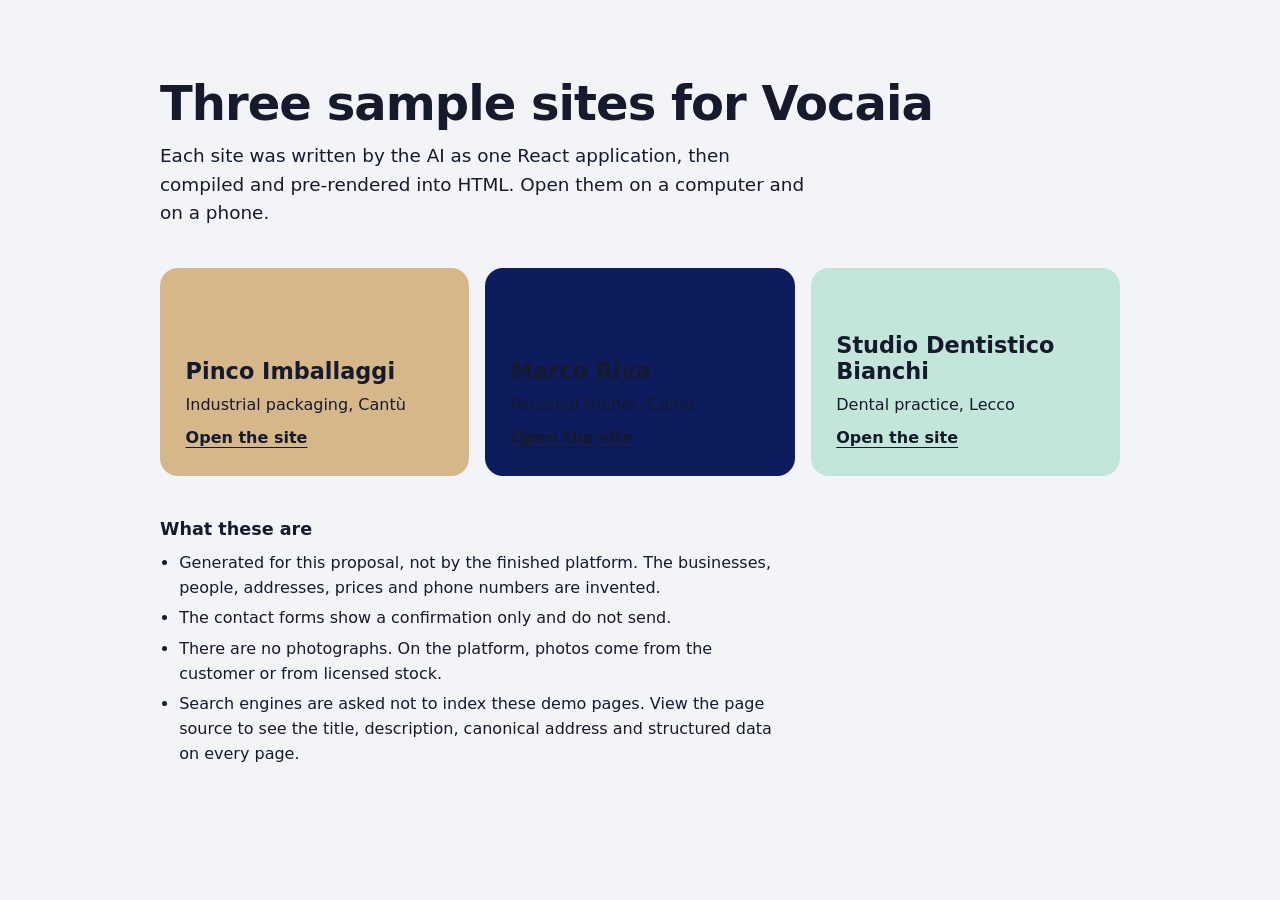
==== index.html @ 3b3f43cc "Add three Vocaia sample sites Co-Authored-By: Claude Fable 5.2 <noreply@anthropic.com> Claude-Sessio" ====
<!doctype html>
<html lang="en">
<head>
<meta charset="utf-8">
<meta name="viewport" content="width=device-width, initial-scale=1">
<meta name="robots" content="noindex">
<title>Vocaia: three sample sites</title>
<style>
*{box-sizing:border-box}body{margin:0;font-family:system-ui,-apple-system,"Segoe UI",sans-serif;background:#f3f4f7;color:#151a2d;line-height:1.55}
main{width:min(100% - 2.5rem,60rem);margin:0 auto;padding:clamp(2.5rem,6vw,5rem) 0}
h1{font-size:clamp(1.9rem,1.3rem + 2.6vw,3rem);line-height:1.1;margin:0 0 .8rem;letter-spacing:-.02em}
.lead{font-size:1.15rem;max-width:56ch;margin:0 0 2.5rem}
ul{list-style:none;padding:0;margin:0;display:grid;gap:1rem;grid-template-columns:repeat(auto-fit,minmax(16rem,1fr))}
a.card{display:grid;gap:.5rem;align-content:end;min-height:13rem;padding:1.6rem;border-radius:18px;text-decoration:none;color:inherit}
a.card:focus-visible{outline:3px solid #151a2d;outline-offset:3px}
.card h2{margin:0;font-size:1.4rem;line-height:1.15}.card p{margin:0}.card span{font-weight:600;text-decoration:underline;text-underline-offset:.25em}
.c1{background:#D6B78A}.c2{background:#0E1B5C;color:#fff}.c3{background:#C3E6DA}
.notes{margin-top:2.5rem;max-width:62ch}.notes h2{font-size:1.1rem;margin:0 0 .5rem}.notes li{margin:.35rem 0}.notes ul{display:block;list-style:disc;padding-left:1.2rem}
</style>
</head>
<body>
<main>
<h1>Three sample sites for Vocaia</h1>
<p class="lead">Each site was written by the AI as one React application, then compiled and pre-rendered into HTML. Open them on a computer and on a phone.</p>
<ul>
<li><a class="card c1" href="pinco/index.html"><h2>Pinco Imballaggi</h2><p>Industrial packaging, Cantù</p><span>Open the site</span></a></li>
<li><a class="card c2" href="marco-riva/index.html"><h2>Marco Riva</h2><p>Personal trainer, Como</p><span>Open the site</span></a></li>
<li><a class="card c3" href="studio-bianchi/index.html"><h2>Studio Dentistico Bianchi</h2><p>Dental practice, Lecco</p><span>Open the site</span></a></li>
</ul>
<div class="notes">
<h2>What these are</h2>
<ul>
<li>Generated for this proposal, not by the finished platform. The businesses, people, addresses, prices and phone numbers are invented.</li>
<li>The contact forms show a confirmation only and do not send.</li>
<li>There are no photographs. On the platform, photos come from the customer or from licensed stock.</li>
<li>Search engines are asked not to index these demo pages. View the page source to see the title, description, canonical address and structured data on every page.</li>
</ul>
</div>
</main>
</body>
</html>
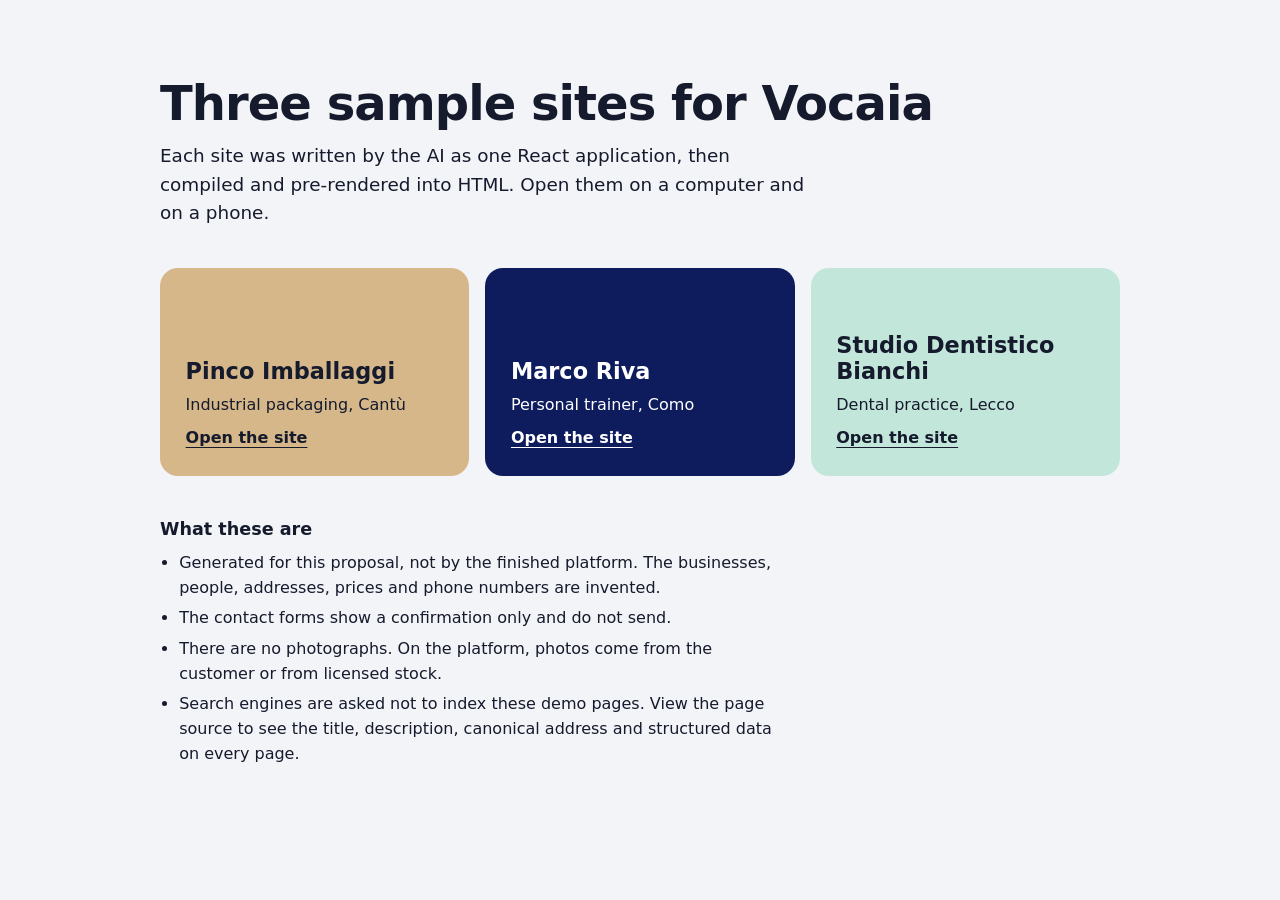
==== commit 81946334: "Fix text colour on the landing page card Co-Authored-By: Claude Fable 5.2 <noreply@anthropic.com> Cl" ====
--- a/index.html
+++ b/index.html
@@ -14,7 +14,7 @@
 a.card{display:grid;gap:.5rem;align-content:end;min-height:13rem;padding:1.6rem;border-radius:18px;text-decoration:none;color:inherit}
 a.card:focus-visible{outline:3px solid #151a2d;outline-offset:3px}
 .card h2{margin:0;font-size:1.4rem;line-height:1.15}.card p{margin:0}.card span{font-weight:600;text-decoration:underline;text-underline-offset:.25em}
-.c1{background:#D6B78A}.c2{background:#0E1B5C;color:#fff}.c3{background:#C3E6DA}
+.c1{background:#D6B78A}a.card.c2{background:#0E1B5C;color:#fff}.c3{background:#C3E6DA}
 .notes{margin-top:2.5rem;max-width:62ch}.notes h2{font-size:1.1rem;margin:0 0 .5rem}.notes li{margin:.35rem 0}.notes ul{display:block;list-style:disc;padding-left:1.2rem}
 </style>
 </head>
